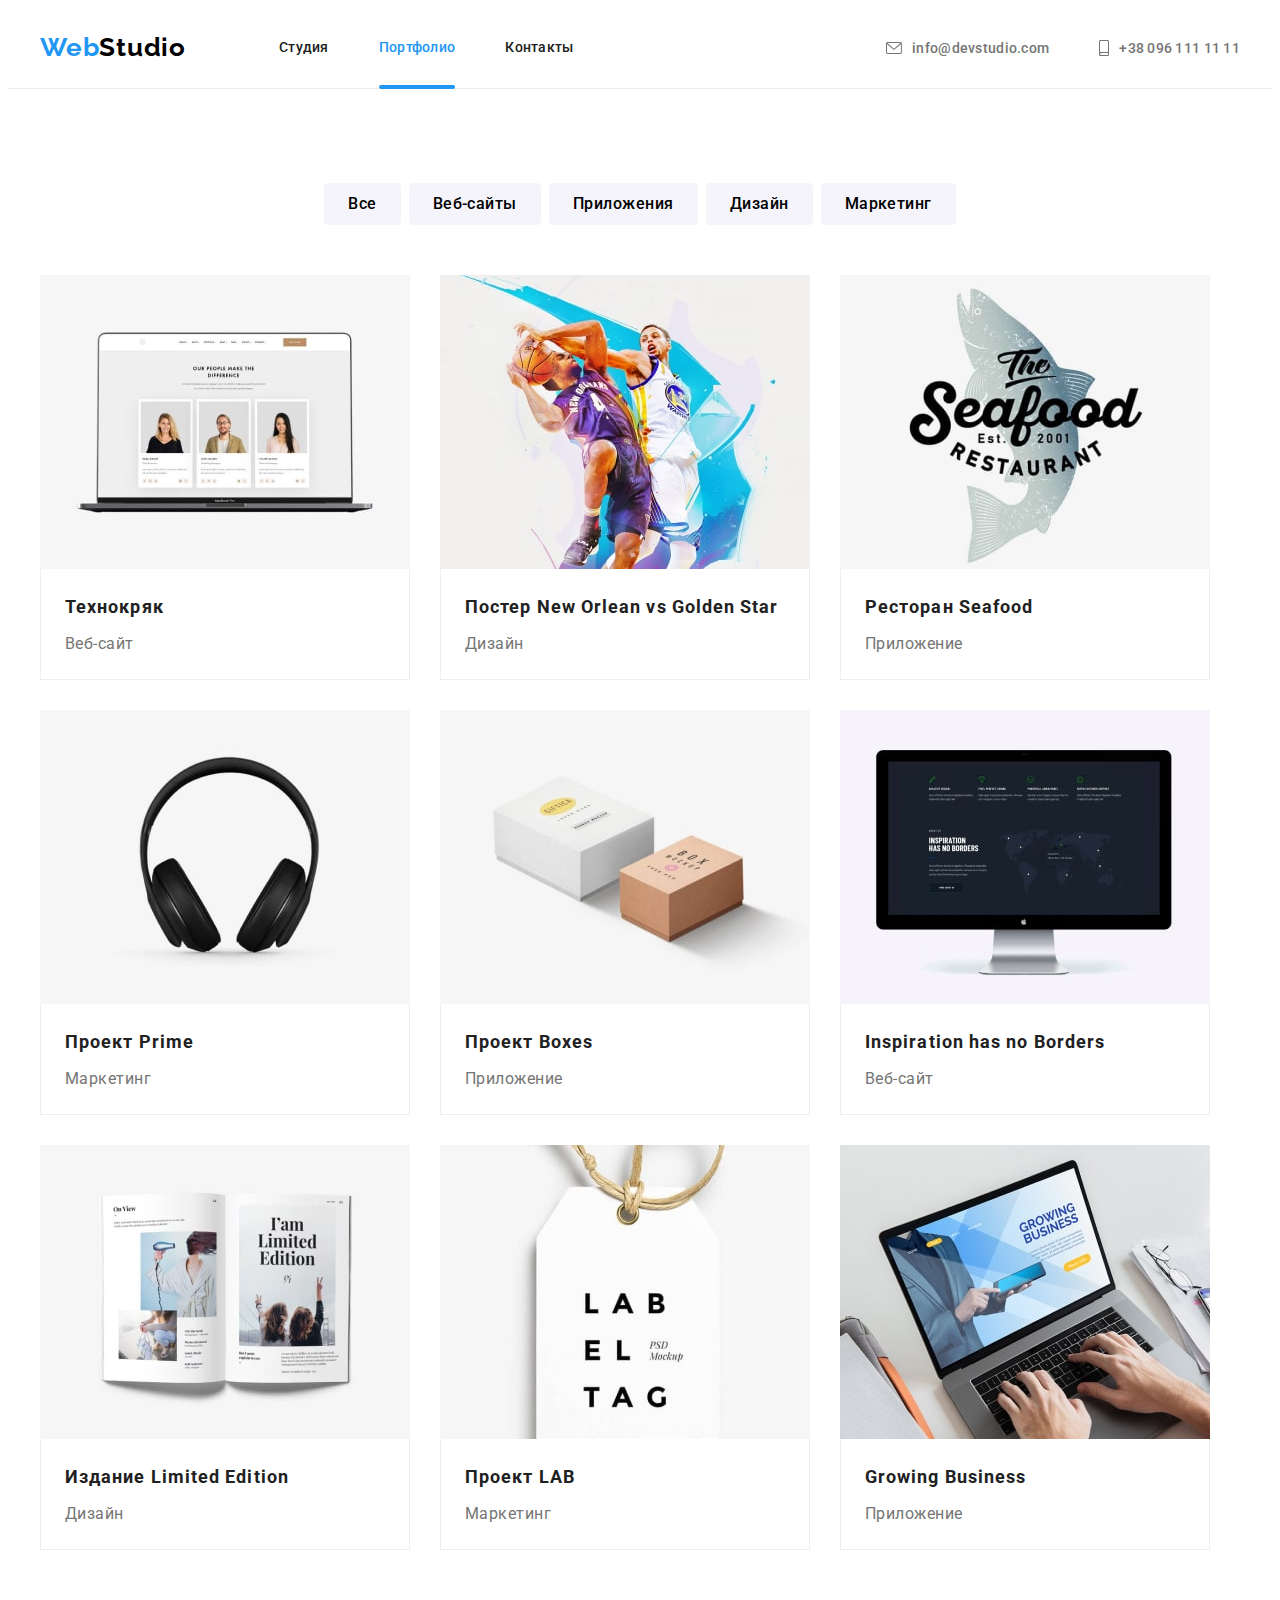
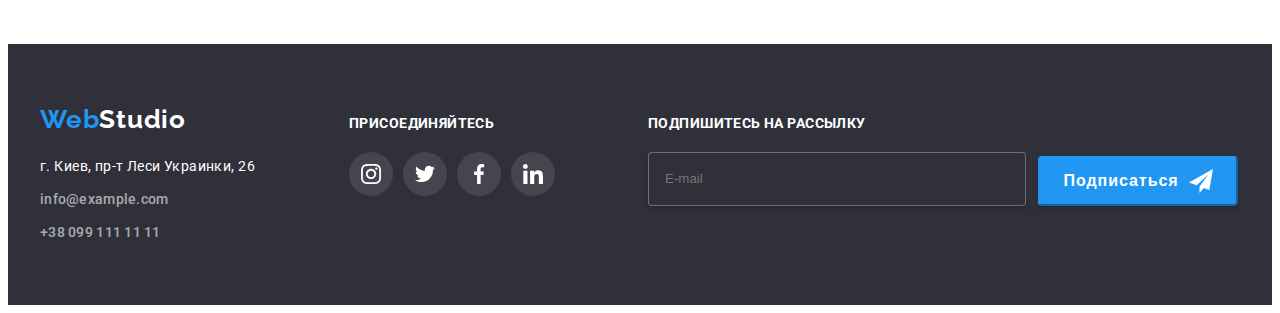
==== portfolio.html @ bdbcc47d "start" ====
<!DOCTYPE html>
<html lang="ru">
<head>
    <meta charset="UTF-8">
    <meta http-equiv="X-UA-Compatible" content="IE=edge">
    <meta name="viewport" content="width=device-width, initial-scale=1.0">
    <title>Portfolio</title>

    <link href="https://fonts.googleapis.com/css2?family=Raleway:wght@700&family=Roboto:wght@400;500;700;900&display=swap"
        rel="stylesheet">

    <link rel="stylesheet" href="https://cdnjs.cloudflare.com/ajax/libs/modern-normalize/1.1.0/modern-normalize.min.css"
                integrity="sha512-wpPYUAdjBVSE4KJnH1VR1HeZfpl1ub8YT/NKx4PuQ5NmX2tKuGu6U/JRp5y+Y8XG2tV+wKQpNHVUX03MfMFn9Q=="
                crossorigin="anonymous" referrerpolicy="no-referrer" />

    <link rel="stylesheet" href="./css/styles.css">
</head>
<body>
<!--site navigation-->
<header class="header">
    <div class="header-nav container">
        <nav class="header-navigation">
            <a class="logo link" href="./index.html"><span class="logo-fisrtpart">Web</span><span class="logo-secondpart">Studio</span> </a>
            <ul class="header-list list">
                <li class="header-item">
                    <a class="header-link link" href="index.html">Студия</a>
                </li>
                <li class="header-item">
                    <a class="header-link link active" href="portfolio.html">Портфолио</a>
                </li>
                <li class="header-item">
                    <a class="header-link link" href="">Контакты</a>
                </li>
            </ul>
        </nav>
        <!--contacts section-->
            <ul class="header-conacts list ">
                <li class="contacts-item">
                    <a class="contacts-link link" href="mailto:info@devstudio.com">
                        <svg class="contacts-icon" width="16" height="12">
                            <use href="./images/sprite.svg#icon-envelope"></use>
                        </svg>
                        info@devstudio.com
                    </a>
                </li>
                <li class="contacts-item">
                    <a class="contacts-link link" href="tel:+380961111111">
                        <svg class="contacts-icon" width="10" height="16">
                            <use href="./images/sprite.svg#icon-smartphone"></use>
                        </svg>
                        +38 096 111 11 11
                    </a>
                </li>
            </ul>
    </div>
    </header>
    <main>
        <!--section our projects-->
        <section class="projects section">
            <div class="container">
                <h1 class="projects-title visually-hidden">Портфолио</h1>
                <!--filters-->
                <ul class="filters-list list">
                    <li class="filters-item">
                        <button class="filters-button btn" type="button">Все</button>
                    </li>
                    <li class="filters-item">
                        <button class="filters-button btn" type="button">Веб-сайты</button>
                    </li>
                    <li class="filters-item">
                        <button class="filters-button btn" type="button">Приложения</button>
                    </li>
                    <li class="filters-item">
                        <button class="filters-button btn" type="button">Дизайн</button>
                    </li>
                    <li class="filters-item">
                        <button class="filters-button btn" type="button">Маркетинг</button>
                    </li>
                </ul>

                <!--our projects-->

                <ul class="projects-list list">
                    <li class="projects-item">
                        <a class="projects-link link" href="">
                            <div class="projects-thumb">
                                <img class="projects-img" src="./images/Portfolio/img.jpg" alt="site photo" width="370" height="294">
                                <p class="hidden-text">Технокряк это современная площадка распространения коронавируса. Компании используют эту платформу для цифрового
                                    шпионажа и атак на защищённые сервера конкурентов.</p>
                            </div>
                            <div class="img-content">
                                <h2 class="projects-discription">Технокряк</h2>
                                <p class="projects-text">Веб-сайт</p>
                            </div>
                        </a>
                    </li>
                    <li class="projects-item">
                        <a class="projects-link link" href="">
                                <div class="projects-thumb">
                                <img class="projects-img" src="./images/Portfolio/img1.jpg" alt="poster photo" width="370" height="294">
                            <p class="hidden-text">Lorem ipsum dolor sit amet consectetur adipisicing elit. Doloribus itaque cum maxime aliquid sint fugiat, autem reiciendis omnis non qui ut ipsum eaque tempora enim.</p>
                            </div>
                            <div class="img-content">
                                <h2 class="projects-discription">Постер New Orlean vs Golden Star</h2>
                                <p class="projects-text">Дизайн</p>
                            </div>
                        </a>
                    </li>
                    <li class="projects-item">
                        <a class="projects-link link" href="">
                                <div class="projects-thumb">
                                <img class="projects-img"  src="./images/Portfolio/img2.jpg" alt="app photo" width="370" height="294">
                            <p class="hidden-text">Lorem, ipsum dolor sit amet consectetur adipisicing elit. Repellendus sint, excepturi saepe porro neque nam ducimus doloremque quae debitis voluptate, laboriosam ea aliquid doloribus quis?</p>
                            </div>
                            <div class="img-content">
                                <h2 class="projects-discription">Ресторан Seafood</h2>
                                <p class="projects-text">Приложение</p> 
                            </div>
                        </a>
                    </li>
                    <li class="projects-item">
                        <a class="projects-link link" href="">
                            <div class="projects-thumb">
                                <img class="projects-img" src="./images/Portfolio/img3.jpg" alt="headphone photo" width="370" height="294">
                                <p class="hidden-text"> Lorem ipsum dolor sit amet consectetur adipisicing elit. Voluptatem laudantium laboriosam quidem adipisci tenetur pariatur! Natus neque velit sit accusamus nemo numquam repudiandae, facilis magnam.</p>
                            </div>
                            <div class="img-content">
                                <h2 class="projects-discription">Проект Prime</h2>
                                <p class="projects-text">Маркетинг</p>
                            </div>
                        </a>
                    </li>
                    <li class="projects-item">
                        <a class="projects-link link" href="">
                            <div class="projects-thumb">
                                <img class="projects-img" src="./images/Portfolio/img4.jpg" alt="boxes photo" width="370" height="294">
                                <p class="hidden-text">Lorem ipsum dolor sit amet, consectetur adipisicing elit. Quis veritatis similique atque nostrum ut corrupti aperiam vero sed, ipsam doloremque nihil esse perspiciatis expedita ullam.</p>
                            </div>
                            <div class="img-content">
                                <h2 class="projects-discription">Проект Boxes</h2>
                                <p class="projects-text">Приложение</p>
                            </div>
                        </a>
                    </li>
                    <li class="projects-item">
                        <a class="projects-link link" href="">
                            <div class="projects-thumb">
                                <img class="projects-img" src="./images/Portfolio/img5.jpg" alt="monitor photo" width="370" height="294">
                                <p class="hidden-text">Lorem ipsum dolor sit amet consectetur adipisicing elit. Ea consequuntur distinctio eaque quas dignissimos dolorum suscipit! Iure similique animi saepe ea nisi asperiores reprehenderit quam.</p>
                            </div>
                            <div class="img-content">
                                <h2 class="projects-discription">Inspiration has no Borders</h2>
                                <p class="projects-text">Веб-сайт</p>
                            </div>
                        </a>
                    </li>
                    <li class="projects-item">
                        <a class="projects-link link" href="">
                            <div class="projects-thumb">
                                <img class="projects-img" src="./images/Portfolio/img6.jpg" alt="Journal photo" width="370" height="294">
                                <p class="hidden-text">Lorem ipsum dolor sit amet, consectetur adipisicing elit. Et doloribus voluptas odit quos culpa, fuga dolorum beatae similique quia tempore hic praesentium tempora atque omnis?</p>
                            </div>
                            <div class="img-content">
                                <h2 class="projects-discription">Издание Limited Edition</h2>
                                <p class="projects-text">Дизайн</p>
                            </div>
                        </a>
                    </li>
                    <li class="projects-item">
                        <a class="projects-link link" href="">
                            <div class="projects-thumb">
                                <img class="projects-img" src="./images/Portfolio/img7.jpg" alt="badge photo" width="370" height="294">
                                <p class="hidden-text">Lorem ipsum dolor sit amet consectetur adipisicing elit. Provident necessitatibus, nesciunt laborum voluptate quisquam ipsam minus recusandae error quam perspiciatis! Et voluptatem unde nisi ea.</p>
                            </div>
                            <div class="img-content">
                                <h2 class="projects-discription">Проект LAB</h2>
                                <p class="projects-text">Маркетинг</p>
                            </div>
                        </a>
                    </li>
                    <li class="projects-item">
                        <a class="projects-link link" href="">
                            <div class="projects-thumb">
                                <img class="projects-img" src="./images/Portfolio/img8.jpg" alt="notebook photo" width="370" height="294">
                                <p class="hidden-text">Lorem ipsum dolor sit amet consectetur adipisicing elit. Officiis, in fugiat! Quaerat, officiis? Inventore officiis quasi voluptate minima quae quis aspernatur tenetur sed beatae iusto.</p>
                            </div>
                            <div class="img-content">
                                <h2 class="projects-discription">Growing Business</h2>
                                <p class="projects-text">Приложение</p>
                            </div>
                        </a>
                    </li>               
                </ul>
            </div>
            </section>        
        </main>
        <!--footercontact section-->
        
<footer class="footer">
    <div class="container">
        <div class="footer-colum1">
            <a class="logo logo-footer link" href="./index.html"><span class="logo-fisrtpart">Web</span><span
                    class="footer-logo-secondpart">Studio</span> </a>
            <address class="footer-address">
                <p class="address-text">г. Киев, пр-т Леси Украинки, 26 </p>
                <ul class="footer-list list">
                    <li class="footer-item">
                        <a class="footer-contacts-link link" href="info@example.com">info@example.com</a>
                    </li>
                    <li class="footer-item">
                        <a class="footer-contacts-link link" href="tel:+380991111111">+38 099 111 11 11</a>
                    </li>
                </ul>
            </address>
        </div>
        <!-- <section class="follow-us"> -->
        <div class="footer-colum2">
            <p class="follow-title">ПРИСОЕДИНЯЙТЕСЬ</p>
            <ul class="footer-social list">
                <li class="social-item-footer">
                    <a class="social-link link footer-socials" href="">
                        <svg class="social-icon footer-svg" width="20" height="20">
                            <use href="./images/sprite.svg#icon-instagram"></use>
                        </svg>
                    </a>
                </li>
                <li class="social-item-footer">
                    <a class="social-link link footer-socials" href="">
                        <svg class="social-icon footer-svg" width="20" height="20">
                            <use href="./images/sprite.svg#icon-twitter"></use>
                        </svg>
                    </a>
                </li>
                <li class="social-item-footer">
                    <a class="social-link link footer-socials" href="">
                        <svg class="social-icon footer-svg" width="20" height="20">
                            <use href="./images/sprite.svg#icon-facebook"></use>
                        </svg>
                    </a>
                </li>
                <li class="social-item-footer">
                    <a class="social-link link footer-socials" href="">
                        <svg class="social-icon footer-svg" width="20" height="20">
                            <use href="./images/sprite.svg#icon-linkedin"></use>
                        </svg>
                    </a>
                </li>
            </ul>
        </div>
        <!-- </section Subscribe> -->

        <form class="footer-form" name="signup_form" autocomplete="off">
            <label>
                <b class="subscribe-title">Подпишитесь на рассылку</b>
                <input class="footer-input" type="email" name="email" placeholder="E-mail">
            </label>
            <button class="footer-button btn" type="submit"> Подписаться
                <svg class="signup-icon" width="24" height="24">
                    <use href="./images/sprite.svg#icon-icon-send"></use>
                </svg>
            </button>
        </form>
    </div>
</footer>

</body>
</html>
---- css/styles.css ----
:root {
  --maine-title-color: #212121;
  --maine-text-color: #757575;
  --accent-color: #2196f3;
  --primary-white-color: #ffffff;
  --maine-background-color: #f5f4fa;
  --second-backgroud-color: #2f303a;
  --address-color: rgba(255, 255, 255, 0.6);
  --icon-color: #afb1b8;
  --animation-time: 250ms;
  --animation-timing-function: cubic-bezier(0.4, 0, 0.2, 1);
  --animation-delay: 0ms;
}

body {
  font-family: "Roboto", sans-serif;
  color: var(--maine-text-color);
  background-color: var(--primary-white-color);
}

.container {
  width: 1200px;
  margin-left: auto;
  margin-right: auto;
  padding-left: 15px;
  padding-right: 15px;
}

h1,
h2,
h3,
h4,
h5,
h6,
p {
  margin: 0px;
  padding: 0px;
}

ul {
  margin-top: 0;
  margin-bottom: 0;
  padding-left: 0;
}

img {
  display: block;
  max-width: 100%;
  height: auto;
}

.visually-hidden {
  position: absolute;
  width: 1px;
  height: 1px;
  margin: -1px;
  padding: 0;
  overflow: hidden;
  border: 0;
  clip: rect(0 0 0 0);
}

.section {
  padding-top: 94px;
  padding-bottom: 94px;
}

.link {
  text-decoration: none;
}

.list {
  list-style: none;
}

.btn {
  cursor: pointer;
}

/*------header------ */

.header {
  border-bottom: 1px solid #ececec;
}

.header-nav {
  display: flex;
  align-items: center;
}

/*--------Logo------*/

.logo {
  margin-right: 93px;

  font-family: "Raleway", sans-serif;
  font-style: normal;
  font-weight: 700;
  font-size: 26px;
  line-height: 1.2;
  letter-spacing: 0.03em;
}
.logo-fisrtpart {
  color: var(--accent-color);
}
.logo-secondpart {
  color: #000000;
}

.header-navigation {
  display: flex;
  align-items: center;

  font-weight: 500;
  font-size: 14px;
  line-height: 1.14;
  letter-spacing: 0.02em;
}

.header-list {
  display: flex;
}
.header-item:not(:last-child) {
  margin-right: 50px;
}

.header-link {
  display: block;
  padding-top: 32px;
  padding-bottom: 32px;
  color: var(--maine-title-color);

  transition-property: color;
  transition-duration: var(--animation-time);
  transition-timing-function: var(--animation-timing-function);
  transition-delay: var(--animation-delay);
}

.header-item {
  position: relative;
}

.header-link:hover,
.header-link:focus {
  color: var(--accent-color);
}

.active {
  color: var(--accent-color);
}

.active:after {
  content: "";
  position: absolute;
  height: 4px;
  width: 100%;
  bottom: -1px;
  right: 0px;

  background-color: var(--accent-color);
  border-radius: 2px;
}

.header-conacts {
  display: flex;
  margin-left: auto;
  align-items: center;
}

.contacts-item {
  justify-content: center;
  align-items: center;
}

.contacts-item:hover,
.contacts-item:focus {
  color: var(--accent-color);
}

.header-icon:hover,
.header-icon:focus {
  fill: var(--accent-color);
}

.contacts-item + .contacts-item {
  margin-left: 50px;
}

.contacts-link {
  display: flex;
  align-items: center;
  justify-content: center;

  font-weight: 500;
  font-size: 14px;
  line-height: 16px;
  letter-spacing: 0.02em;
  color: var(--maine-text-color);

  transition-property: color;
  transition-duration: var(--animation-time);
  transition-timing-function: var(--animation-timing-function);
  transition-delay: var(--animation-delay);
}

.contacts-icon {
  margin-right: 10px;
  fill: var(--maine-text-color);

  transition-property: fill;
  transition-duration: var(--animation-time);
  transition-timing-function: var(--animation-timing-function);
  transition-delay: var(--animation-delay);
}

.contacts-icon {
  justify-content: center;
  align-items: center;
}

.contacts-link:hover,
.contacts-link:focus {
  color: var(--accent-color);
}

.contacts-link:hover .contacts-icon,
.contacts-link:focus .contacts-icon {
  fill: var(--accent-color);
}

/*------hero------ */
.hero {
  display: flex;
  text-align: center;
  align-items: center;
  padding-top: 200px;
  padding-bottom: 200px;
  margin-left: auto;
  margin-right: auto;

  background-image: linear-gradient(
      rgba(47, 48, 58, 0.4),
      rgba(47, 48, 58, 0.4)
    ),
    url("../images/background/hero.jpg");
  background-repeat: no-repeat;
  background-position: 50% 50%;
  background-size: cover;
  max-width: 1600px;
}

/* .hero-container {
  background-image: url("./images/background/Img.jpg");
} */

.hero-title {
  margin: 0 auto 30px;
  max-width: 696px;

  font-weight: 900;
  font-size: 44px;
  line-height: 1.36;
  letter-spacing: 0.06em;
  text-transform: uppercase;
  color: var(--primary-white-color);
}

.hero-button {
  display: inline-block;
  border-radius: 4px;
  padding: 10px 32px;
  min-width: 200px;
  height: 50px;
  border-color: var(--accent-color);

  background-color: var(--accent-color);
  font-weight: 700;
  font-size: 16px;
  line-height: 1.87;
  letter-spacing: 0.06em;
  color: var(--primary-white-color);
  text-align: center;
  box-shadow: 0px 4px 4px rgba(0, 0, 0, 0.15);

  transition-property: background-color;
  transition-duration: var(--animation-time);
  transition-timing-function: var(--animation-timing-function);
  transition-delay: var(--animation-delay);
}

.hero-button:hover,
.hero-button:focus {
  background-color: #188ce8;
}

/*------features------ */
.features-list {
  display: flex;
}

.features-item + .features-item {
  margin-left: 30px;
}

.features-item {
  width: 270px;
}

.features-icons {
  display: flex;
  align-items: center;
  justify-content: center;
  margin-bottom: 30px;
  background-color: var(--maine-background-color);
  border-radius: 4px;
  width: 270px;
  height: 120px;
}

/* .features-icon {
  display: flex;
  margin-bottom: 55px;
  margin-left: 100px;
  justify-content: center;
} */

/* .features-icon {
  display: block;
} */

.features-description {
  margin-bottom: 10px;

  font-weight: 700;
  font-size: 14px;
  line-height: 1.14;
  letter-spacing: 0.03em;
  text-transform: uppercase;
  color: var(--maine-title-color);
}

.features-text {
  font-size: 14px;
  line-height: 1.71;
  letter-spacing: 0.03em;
}

/*------what we do------ */

.about {
  padding-bottom: 94px;
}

.about-title {
  margin-bottom: 50px;

  font-weight: 700;
  font-size: 36px;
  line-height: 1.17;
  text-align: center;
  letter-spacing: 0.03em;
  color: var(--maine-title-color);
}

.about-list {
  display: flex;
}

.about-item {
  position: relative;
}

.about-item:not(:last-child) {
  margin-right: 30px;
  min-width: 370px;
}

.about-discription {
  position: absolute;
  bottom: 0;
  left: 0;

  display: flex;
  align-items: center;
  justify-content: center;

  height: 70px;
  width: 100%;

  font-weight: 700;
  font-size: 14px;
  line-height: 1.14;
  letter-spacing: 0.03em;
  text-transform: uppercase;
  color: var(--primary-white-color);
  background-color: rgba(47, 48, 58, 0.8);
}

/* border: 1px solid #000000;
  box-sizing: border-box;
  box-shadow: 0px 4px 4px rgba(0, 0, 0, 0.25); */

/*------our team------ */

.team {
  background-color: var(--maine-background-color);
}

.team-title {
  margin-bottom: 50px;

  font-weight: 700;
  font-size: 36px;
  line-height: 1.17;
  text-align: center;
  letter-spacing: 0.03em;
  color: var(--maine-title-color);
}

.team-list {
  display: flex;

  font-size: 16px;
  line-height: 1.19;
  text-align: center;
  letter-spacing: 0.03em;
  color: var(--maine-title-color);
}

.team-item {
  max-width: 270px;
  background-color: var(--primary-white-color);
  border-radius: 0px 0px 4px 4px;
  box-shadow: 0px 1px 3px rgba(0, 0, 0, 0.12), 0px 1px 1px rgba(0, 0, 0, 0.14),
    0px 2px 1px rgba(0, 0, 0, 0.2);
}
.team-item:not(:last-child) {
  margin-right: 30px;
}

.team-description {
  padding: 30px;
}

.team-name {
  margin-bottom: 10px;

  font-size: 16px;
  font-weight: 500;
}

.team-text {
  margin-bottom: 16px;
  color: var(--maine-text-color);
}

.team-cocials {
  display: flex;
  justify-content: center;
}

.social-item:not(:last-child) {
  margin-right: 10px;
}

.social-link {
  display: flex;
  width: 44px;
  height: 44px;
  align-items: center;
  justify-content: center;
  border-radius: 50%;
  background-color: var(--primary-white-color);

  transition-property: background-color;
  transition-duration: var(--animation-time);
  transition-timing-function: var(--animation-timing-function);
  transition-delay: var(--animation-delay);
}

.social-icon {
  transition-property: fill;
  transition-duration: var(--animation-time);
  transition-timing-function: var(--animation-timing-function);
  transition-delay: var(--animation-delay);
}

.team-svg {
  fill: var(--icon-color);
}

.social-link:hover,
.social-link:focus {
  background-color: var(--accent-color);
}

/* .social-link:hover,
.social-link:focus, */
.social-link:hover .social-icon,
.social-link:focus .social-icon {
  fill: var(--primary-white-color);
  /* background-color: var(--accent-color); */
}

/*------our clients------ */

.clients-title {
  margin-bottom: 50px;

  font-weight: 700;
  font-size: 36px;
  line-height: 1.17;
  text-align: center;
  letter-spacing: 0.03em;
  color: var(--maine-title-color);
}

.clients-list {
  display: flex;
}

.clients-item:not(:first-child) {
  margin-left: 30px;
}

.clients-link {
  display: flex;
  width: 170px;
  height: 92px;
  justify-content: center;
  align-items: center;
  border: 1px solid #afb1b8;
  box-sizing: border-box;
  border-radius: 4px;

  transition-property: border-color;
  transition-duration: var(--animation-time);
  transition-timing-function: var(--animation-timing-function);
  transition-delay: var(--animation-delay);
}

.clients-icon {
  fill: var(--icon-color);

  transition-property: fill;
  transition-duration: var(--animation-time);
  transition-timing-function: var(--animation-timing-function);
  transition-delay: var(--animation-delay);
}

.clients-link:hover,
.clients-link:focus,
.clients-link:hover .clients-icon,
.clients-link:focus .clients-icon {
  fill: var(--accent-color);
  border-color: var(--accent-color);
}

/*------footer------ */

.footer {
  padding-top: 60px;
  padding-bottom: 60px;

  background-color: var(--second-backgroud-color);
}

.footer .container {
  display: flex;
  align-items: baseline;
}

.logo-footer {
  display: block;
  margin-bottom: 20px;
}

.footer-logo-secondpart {
  color: var(--primary-white-color);
}

.footer-address {
  font-style: normal;
  font-weight: 400;
  font-size: 14px;
  line-height: 1.71;
  letter-spacing: 0.03em;
}

.address-text {
  margin-bottom: 9px;

  color: var(--primary-white-color);
}

.footer-item:first-child {
  margin-bottom: 9px;
}

.footer-contacts-link {
  font-weight: 500;
  font-size: 14px;
  line-height: 16px;
  letter-spacing: 0.02em;
  color: var(--address-color);

  transition-property: color;
  transition-duration: var(--animation-time);
  transition-timing-function: var(--animation-timing-function);
  transition-delay: var(--animation-delay);
}
.footer-contacts-link:hover,
.footer-contacts-link:focus {
  color: var(--accent-color);
}

.footer-colum2 {
  margin-left: 70px;
  /* padding-top: 12px; */
}

.follow-us {
  margin-left: 70px;
}

.follow-title {
  margin-bottom: 20px;

  font-weight: 700;
  font-size: 14px;
  line-height: 1.14;
  letter-spacing: 0.03em;
  text-transform: uppercase;

  color: var(--primary-white-color);
}

.footer-social {
  display: flex;
}

.social-item-footer:not(:last-child) {
  margin-right: 10px;
}

.footer-socials {
  display: flex;
  width: 44px;
  height: 44px;
  align-items: center;
  justify-content: center;
  border-radius: 50%;
  background-color: rgba(255, 255, 255, 0.1);
}

.footer-svg {
  fill: var(--primary-white-color);

  transition-property: fill;
  transition-duration: var(--animation-time);
  transition-timing-function: var(--animation-timing-function);
  transition-delay: var(--animation-delay);
}

.social-link:hover,
.social-link:focus,
.social-link:hover .footer-svg,
.social-link:focus .footer-svg {
  fill: var(--primary-white-color);
}

/*------------------Subscribe--------------- */

.footer-form {
  display: flex;
  width: 570px;
  margin-left: 93px;
}

.subscribe-title {
  flex-direction: column;
  font-weight: 700;
  font-size: 14px;
  line-height: 1.14;
  letter-spacing: 0.03em;
  text-transform: uppercase;

  color: var(--primary-white-color);
}

.footer-input {
  width: 358px;
  height: 50px;
  margin-top: 20px;
  padding-left: 16px;

  color: var(--primary-white-color);

  border: 1px solid rgba(255, 255, 255, 0.3);
  border-radius: 4px;
  box-shadow: 0px 4px 4px rgba(0, 0, 0, 0.15);
  background-color: var(--second-backgroud-color);
  outline: transparent;
}

.footer-input input::placeholder {
  font-weight: 400;
  font-size: 16px;
  line-height: 1.25;
  display: flex;
  align-items: center;
  letter-spacing: 0.03em;
  color: rgba(255, 255, 255, 0.6);
}

.footer-button {
  display: flex;
  align-items: center;
  justify-content: center;
  margin-top: auto;
  margin-left: 12px;
  border-radius: 4px;
  min-width: 200px;
  height: 50px;
  border-color: var(--accent-color);

  background-color: var(--accent-color);
  font-weight: 700;
  font-size: 16px;
  line-height: 1.87;
  letter-spacing: 0.06em;
  color: var(--primary-white-color);
  text-align: center;
  box-shadow: 0px 4px 4px rgba(0, 0, 0, 0.15);

  transition-property: background-color;
  transition-duration: var(--animation-time);
  transition-timing-function: var(--animation-timing-function);
  transition-delay: var(--animation-delay);
}

.footer-button:hover,
.footer-button:focus {
  background-color: #188ce8;
}

.signup-icon {
  margin-left: 10px;
  fill: var(--primary-white-color);
}

/*------------------modal-window--------------- */

.backdrop {
  position: fixed;
  top: 0px;
  left: 0px;
  width: 100%;
  height: 100%;

  background-color: rgba(0, 0, 0, 0.2);
  box-shadow: 0px 4px 4px rgba(0, 0, 0, 0.25);

  transition: opacity 1000ms, visibility 1000ms;
}

.backdrop.is-hidden {
  opacity: 0;
  visibility: hidden;
  pointer-events: none;
}

.modal-window {
  position: absolute;
  top: 50%;
  left: 50%;
  transform: translate(-50%, -50%);
  width: 528px;
  height: 581px;

  background-color: var(--primary-white-color);
  box-shadow: 0px 1px 3px rgba(0, 0, 0, 0.12), 0px 1px 1px rgba(0, 0, 0, 0.14),
    0px 2px 1px rgba(0, 0, 0, 0.2);
  border-radius: 4px;
}

.modal-button {
  position: absolute;
  top: 8px;
  right: 8px;
  width: 30px;
  height: 30px;
  border-radius: 50%;
  background-color: var(--primary-white-color);
  border: 1px solid rgba(0, 0, 0, 0.1);
  cursor: pointer;
}

.modal-icon {
  transition-property: fill;
  transition-duration: var(--animation-time);
  transition-timing-function: var(--animation-timing-function);
  transition-delay: var(--animation-delay);
}

.modal-button:hover,
.modal-button:focus {
  fill: var(--accent-color);
}

.modal-icon:hover,
.modal-icon:focus {
  fill: var(--accent-color);
}

/*------------------modal-form--------------- */

.modal-form {
  display: flex;
  flex-direction: column;
  padding: 40px;
}

.modal-title {
  margin-bottom: 12px;

  font-weight: 700;
  font-size: 20px;
  line-height: 1.15;
  text-align: center;
  letter-spacing: 0.03em;

  color: var(--maine-title-color);
}

.form-label {
  display: flex;
  flex-direction: column;
}

.form-text {
  margin-bottom: 4px;
  font-size: 12px;
  line-height: 1.17;
  letter-spacing: 0.01em;

  color: var(--maine-text-color);
}

.form-label {
  cursor: pointer;
}

.form-label:not(:last-child) {
  margin-bottom: 10px;
}

.input-position {
  position: relative;
}

.form-input {
  padding-left: 42px;
  width: 100%;
  height: 40px;
  border: 1px solid rgba(33, 33, 33, 0.2);
  box-sizing: border-box;
  border-radius: 4px;
  cursor: pointer;
  outline: transparent;

  transition-property: border-color;
  transition-duration: var(--animation-time);
  transition-timing-function: var(--animation-timing-function);
  transition-delay: var(--animation-delay);
}

.input-position:focus-within {
  border-color: var(--accent-color);
}

.form-input:hover,
.form-input:focus {
  border-color: var(--accent-color);
}

.form-input:hover ~ .input-icon,
.form-input:focus ~ .input-icon {
  fill: var(--accent-color);
}

.input-icon {
  position: absolute;
  top: 50%;
  left: 012px;

  transform: translatey(-50%);

  transition-property: fill;
  transition-duration: var(--animation-time);
  transition-timing-function: var(--animation-timing-function);
  transition-delay: var(--animation-delay);
}

.form-comments {
  cursor: pointer;
}

.form-comment {
  margin-top: 4px;
  resize: none;
  margin-bottom: 20px;
  width: 100%;
  height: 120px;
  padding: 12px 16px;
  border: 1px solid rgba(33, 33, 33, 0.2);
  box-sizing: border-box;
  border-radius: 4px;
  cursor: pointer;
  outline: transparent;
  transition-property: border-color;
  transition-duration: var(--animation-time);
  transition-timing-function: var(--animation-timing-function);
  transition-delay: var(--animation-delay);
}

.form-comment:hover,
.form-comment:focus {
  border-color: var(--accent-color);
}

.form-comments textarea::placeholder {
  font-size: 14px;
  line-height: 1.14;
  letter-spacing: 0.01em;
  color: rgba(117, 117, 117, 0.5);
}

.form-checkbox {
  display: flex;
  align-items: center;
  justify-content: center;
  margin-bottom: 30px;
  cursor: pointer;
}

.checkbox-icon {
  margin-right: 7px;
  border: 2px solid #212121;
  border-radius: 2px;
  fill: transparent;

  transition-property: fill, background-color, border-color;
  transition-duration: var(--animation-time);
  transition-timing-function: var(--animation-timing-function);
  transition-delay: var(--animation-delay);
}

.checkbox-input {
  position: absolute;
  width: 1px;
  height: 1px;
  margin: -1px;
  padding: 0;
  overflow: hidden;
  border: 0;
  clip: rect(0 0 0 0);
}

.checkbox-input:checked + .checkbox-icon {
  background-color: var(--accent-color);
  fill: var(--primary-white-color);
  border-color: var(--accent-color);
}

.checkbox-text {
  text-align: center;

  font-size: 14px;
  line-height: 1.71;
  letter-spacing: 0.03em;
  color: var(--maine-text-color);
}

.form-link {
  text-decoration-line: underline;
  color: var(--accent-color);
}

.form-button {
  display: block;
  margin-left: auto;
  margin-right: auto;
  border-radius: 4px;
  padding: 10px 32px;
  width: 200px;
  height: 50px;
  border-color: var(--accent-color);

  background-color: var(--accent-color);
  font-weight: 700;
  font-size: 16px;
  line-height: 1.87;
  letter-spacing: 0.06em;
  color: var(--primary-white-color);
  text-align: center;
  box-shadow: 0px 4px 4px rgba(0, 0, 0, 0.15);

  transition-property: background-color;
  transition-duration: var(--animation-time);
  transition-timing-function: var(--animation-timing-function);
  transition-delay: var(--animation-delay);
}

.form-button:hover,
.form-button:focus {
  background-color: #188ce8;
}

/*------------------PORTFOLIO--------------- */

/*------filters------ */

.filters-list {
  display: flex;
  justify-content: center;
  margin-bottom: 50px;
}

.filters-item:not(:last-child) {
  margin-right: 8px;
}

.projects-title {
  color: var(--maine-title-color);
}

.filters-button {
  padding: 6px 22px;
  border-radius: 4px;
  border-color: transparent;

  font-family: Roboto;
  font-weight: 500;
  font-size: 16px;
  line-height: 1.62;
  letter-spacing: 0.03em;
  text-align: center;
  background-color: #f5f4fa;

  transition-property: color, background-color, box-shadow;
  transition-duration: var(--animation-time);
  transition-timing-function: var(--animation-timing-function);
  transition-delay: var(--animation-delay);
}

.filters-button:hover,
.filters-button:focus {
  color: var(--primary-white-color);
  background-color: var(--accent-color);
  box-shadow: 0px 3px 1px rgba(0, 0, 0, 0.1), 0px 1px 2px rgba(0, 0, 0, 0.08),
    0px 2px 2px rgba(0, 0, 0, 0.12);
}

/*------projects------ */

.projects-list {
  display: flex;
  flex-wrap: wrap;
  margin-top: -30px;
  margin-left: -30px;
  /* border: 1px solid #EEEEEE; */
}

.projects-item {
  display: block;
  flex-basis: calc((100% - 30px) / 3);
  margin-left: 30px;
  margin-top: 30px;
  box-sizing: border-box;
  max-width: 370px;
}

.projects-link {
  display: block;
  transition-property: box-shadow;
  transition-duration: 250ms;
  transition-timing-function: cubic-bezier(0.4, 0, 0.2, 1);
  transition-delay: 0ms;
}

.projects-link:hover,
.projects-link:focus {
  box-shadow: 0px 1px 1px rgba(0, 0, 0, 0.12), 0px 4px 4px rgba(0, 0, 0, 0.06),
    1px 4px 6px rgba(0, 0, 0, 0.16);
}

.projects-link:hover .hidden-text,
.projects-link:focus .hidden-text {
  transform: translatey(0%);
}

.projects-thumb {
  position: relative;
  overflow: hidden;
}

.hidden-text {
  position: absolute;
  width: 100%;
  height: 100%;
  bottom: 0;
  left: 0;
  overflow: auto;

  /* transform: translatey(100%);
  transition: transform 250ms cubic-bezier(0.4, 0, 0.2, 1); */

  transform: translatey(100%);
  transition: transform;
  transition-duration: var(--animation-time);
  transition-timing-function: var(--animation-timing-function);
  transition-delay: var(--animation-delay);

  display: flex;
  align-items: center;
  padding-left: 24px;
  padding-right: 24px;

  font-weight: 400;
  font-size: 18px;
  line-height: 1.56;
  letter-spacing: 0.03em;
  color: var(--primary-white-color);
  background-color: rgba(33, 150, 243, 0.9);
}

.img-content {
  padding: 20px 24px;
  border-right: 1px solid #eeeeee;
  border-bottom: 1px solid #eeeeee;
  border-left: 1px solid #eeeeee;
}

.projects-discription {
  margin-bottom: 4px;

  font-weight: 700;
  font-size: 18px;
  line-height: 2;
  letter-spacing: 0.06em;
  color: var(--maine-title-color);
}

.projects-text {
  font-size: 16px;
  line-height: 1.87;
  letter-spacing: 0.03em;
  color: var(--maine-text-color);
}
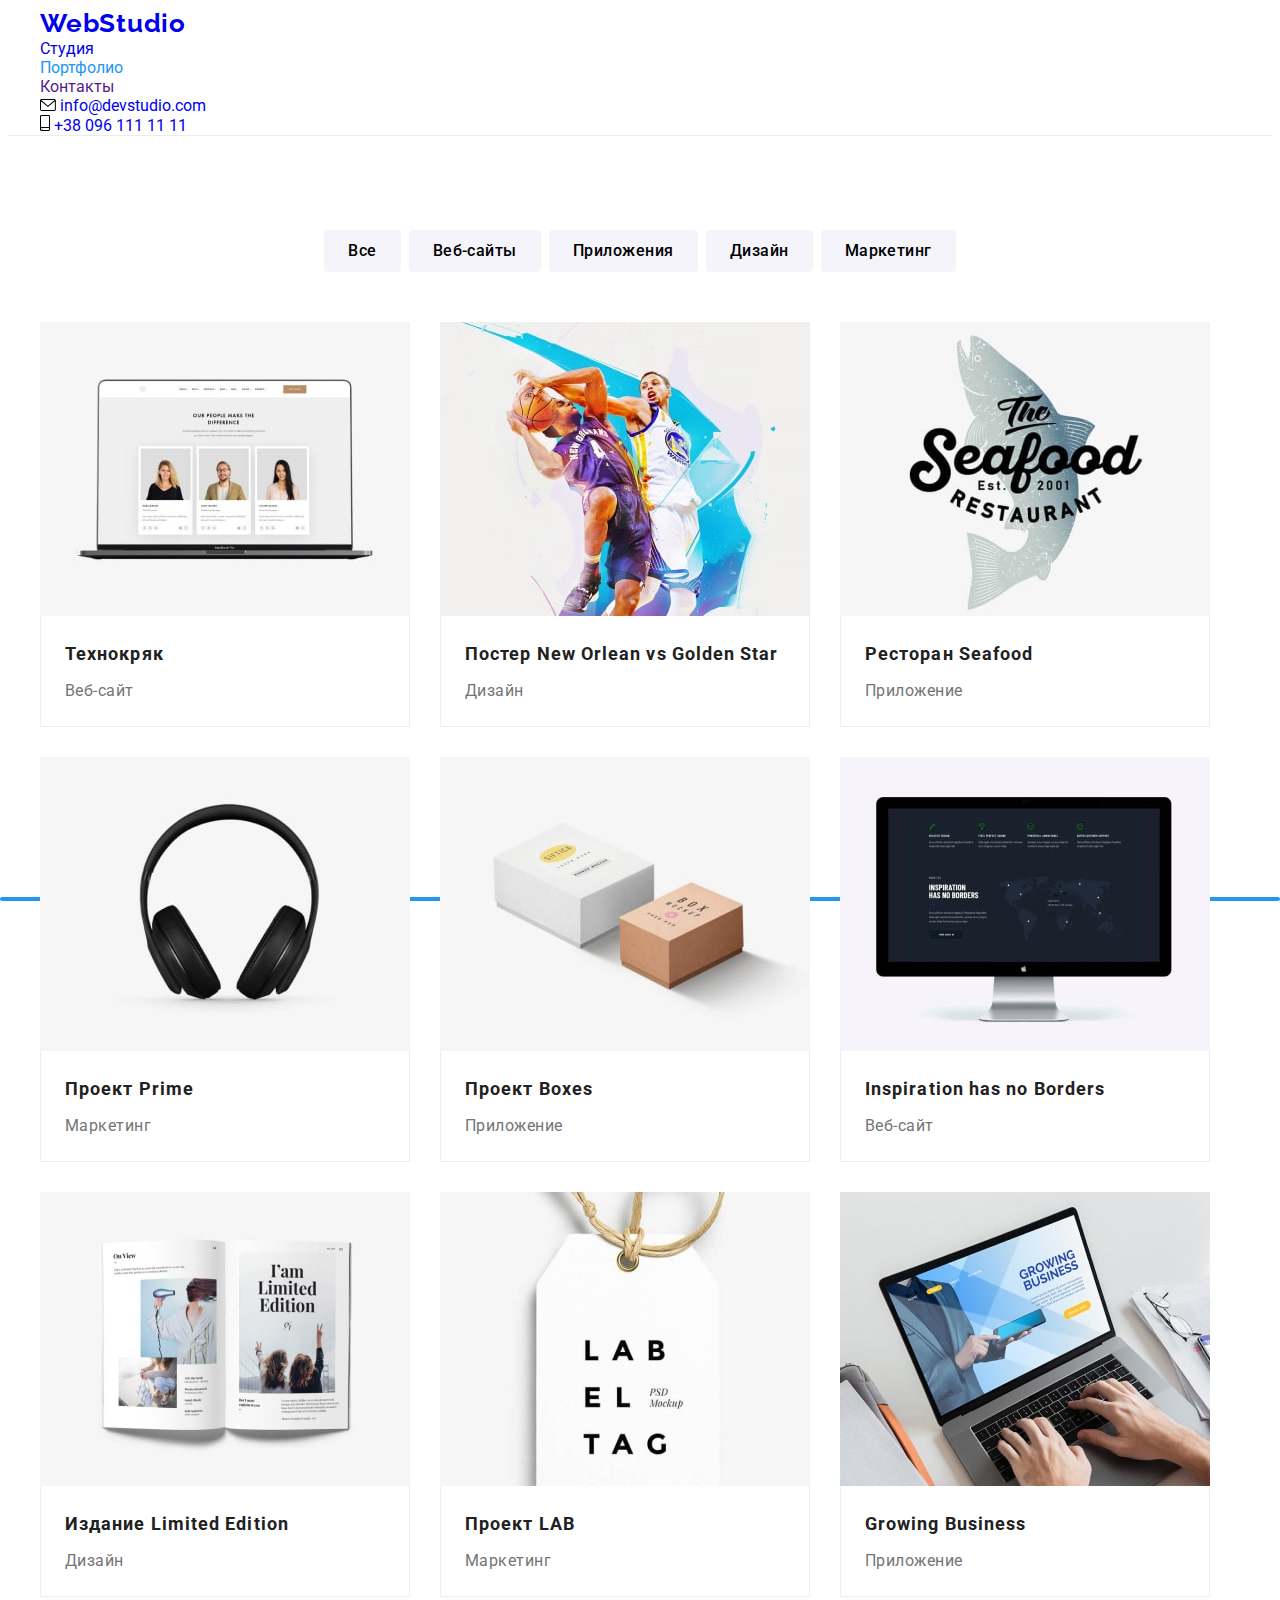
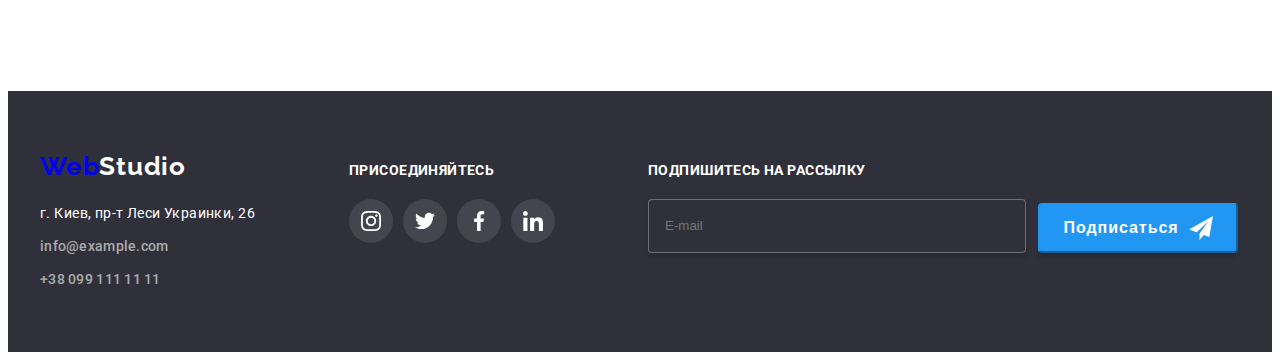
==== commit a75978c5: "little bit" ====
--- a/portfolio.html
+++ b/portfolio.html
@@ -26,7 +26,7 @@
                     <a class="header-link link" href="index.html">Студия</a>
                 </li>
                 <li class="header-item">
-                    <a class="header-link link active" href="portfolio.html">Портфолио</a>
+                    <a class="header-link link navigation__link--active" href="portfolio.html">Портфолио</a>
                 </li>
                 <li class="header-item">
                     <a class="header-link link" href="">Контакты</a>
--- a/css/styles.css
+++ b/css/styles.css
@@ -83,7 +83,7 @@
   border-bottom: 1px solid #ececec;
 }
 
-.header-nav {
+.header__container {
   display: flex;
   align-items: center;
 }
@@ -100,14 +100,14 @@
   line-height: 1.2;
   letter-spacing: 0.03em;
 }
-.logo-fisrtpart {
+.logo__fisrtpart {
   color: var(--accent-color);
 }
-.logo-secondpart {
+.logo__secondpart {
   color: #000000;
 }
 
-.header-navigation {
+.navigation {
   display: flex;
   align-items: center;
 
@@ -117,14 +117,14 @@
   letter-spacing: 0.02em;
 }
 
-.header-list {
-  display: flex;
-}
-.header-item:not(:last-child) {
+.navigation__list {
+  display: flex;
+}
+.navigation__item:not(:last-child) {
   margin-right: 50px;
 }
 
-.header-link {
+.navigation__link {
   display: block;
   padding-top: 32px;
   padding-bottom: 32px;
@@ -136,20 +136,20 @@
   transition-delay: var(--animation-delay);
 }
 
-.header-item {
+.navigation__item {
   position: relative;
 }
 
-.header-link:hover,
-.header-link:focus {
+.navigation__link:hover,
+.navigation__link:focus {
   color: var(--accent-color);
 }
 
-.active {
+.navigation__link--active {
   color: var(--accent-color);
 }
 
-.active:after {
+.navigation__link--active:after {
   content: "";
   position: absolute;
   height: 4px;
@@ -161,19 +161,19 @@
   border-radius: 2px;
 }
 
-.header-conacts {
+.conacts {
   display: flex;
   margin-left: auto;
   align-items: center;
 }
 
-.contacts-item {
-  justify-content: center;
-  align-items: center;
-}
-
-.contacts-item:hover,
-.contacts-item:focus {
+.contacts__item {
+  justify-content: center;
+  align-items: center;
+}
+
+.contacts__item:hover,
+.contacts__item:focus {
   color: var(--accent-color);
 }
 
@@ -182,11 +182,11 @@
   fill: var(--accent-color);
 }
 
-.contacts-item + .contacts-item {
+.contacts__item + .contacts__item {
   margin-left: 50px;
 }
 
-.contacts-link {
+.contacts__link {
   display: flex;
   align-items: center;
   justify-content: center;
@@ -203,7 +203,7 @@
   transition-delay: var(--animation-delay);
 }
 
-.contacts-icon {
+.contacts__icon {
   margin-right: 10px;
   fill: var(--maine-text-color);
 
@@ -213,18 +213,18 @@
   transition-delay: var(--animation-delay);
 }
 
-.contacts-icon {
-  justify-content: center;
-  align-items: center;
-}
-
-.contacts-link:hover,
-.contacts-link:focus {
+.contacts__icon {
+  justify-content: center;
+  align-items: center;
+}
+
+.contacts__link:hover,
+.contacts__link:focus {
   color: var(--accent-color);
 }
 
-.contacts-link:hover .contacts-icon,
-.contacts-link:focus .contacts-icon {
+.contacts__link:hover .contacts__icon,
+.contacts__link:focus .contacts__icon {
   fill: var(--accent-color);
 }
 
@@ -253,7 +253,7 @@
   background-image: url("./images/background/Img.jpg");
 } */
 
-.hero-title {
+.hero__title {
   margin: 0 auto 30px;
   max-width: 696px;
 
@@ -265,7 +265,7 @@
   color: var(--primary-white-color);
 }
 
-.hero-button {
+.hero__button {
   display: inline-block;
   border-radius: 4px;
   padding: 10px 32px;
@@ -288,25 +288,25 @@
   transition-delay: var(--animation-delay);
 }
 
-.hero-button:hover,
-.hero-button:focus {
+.hero__button:hover,
+.hero__button:focus {
   background-color: #188ce8;
 }
 
 /*------features------ */
-.features-list {
-  display: flex;
-}
-
-.features-item + .features-item {
+.features__list {
+  display: flex;
+}
+
+.features__item + .features__item {
   margin-left: 30px;
 }
 
-.features-item {
+.features__item {
   width: 270px;
 }
 
-.features-icons {
+.features__icons {
   display: flex;
   align-items: center;
   justify-content: center;
@@ -328,7 +328,7 @@
   display: block;
 } */
 
-.features-description {
+.features__description {
   margin-bottom: 10px;
 
   font-weight: 700;
@@ -339,7 +339,7 @@
   color: var(--maine-title-color);
 }
 
-.features-text {
+.features__text {
   font-size: 14px;
   line-height: 1.71;
   letter-spacing: 0.03em;
@@ -351,7 +351,7 @@
   padding-bottom: 94px;
 }
 
-.about-title {
+.about__title {
   margin-bottom: 50px;
 
   font-weight: 700;
@@ -362,20 +362,20 @@
   color: var(--maine-title-color);
 }
 
-.about-list {
-  display: flex;
-}
-
-.about-item {
+.about__list {
+  display: flex;
+}
+
+.about__item {
   position: relative;
 }
 
-.about-item:not(:last-child) {
+.about__item:not(:last-child) {
   margin-right: 30px;
   min-width: 370px;
 }
 
-.about-discription {
+.about__discription {
   position: absolute;
   bottom: 0;
   left: 0;
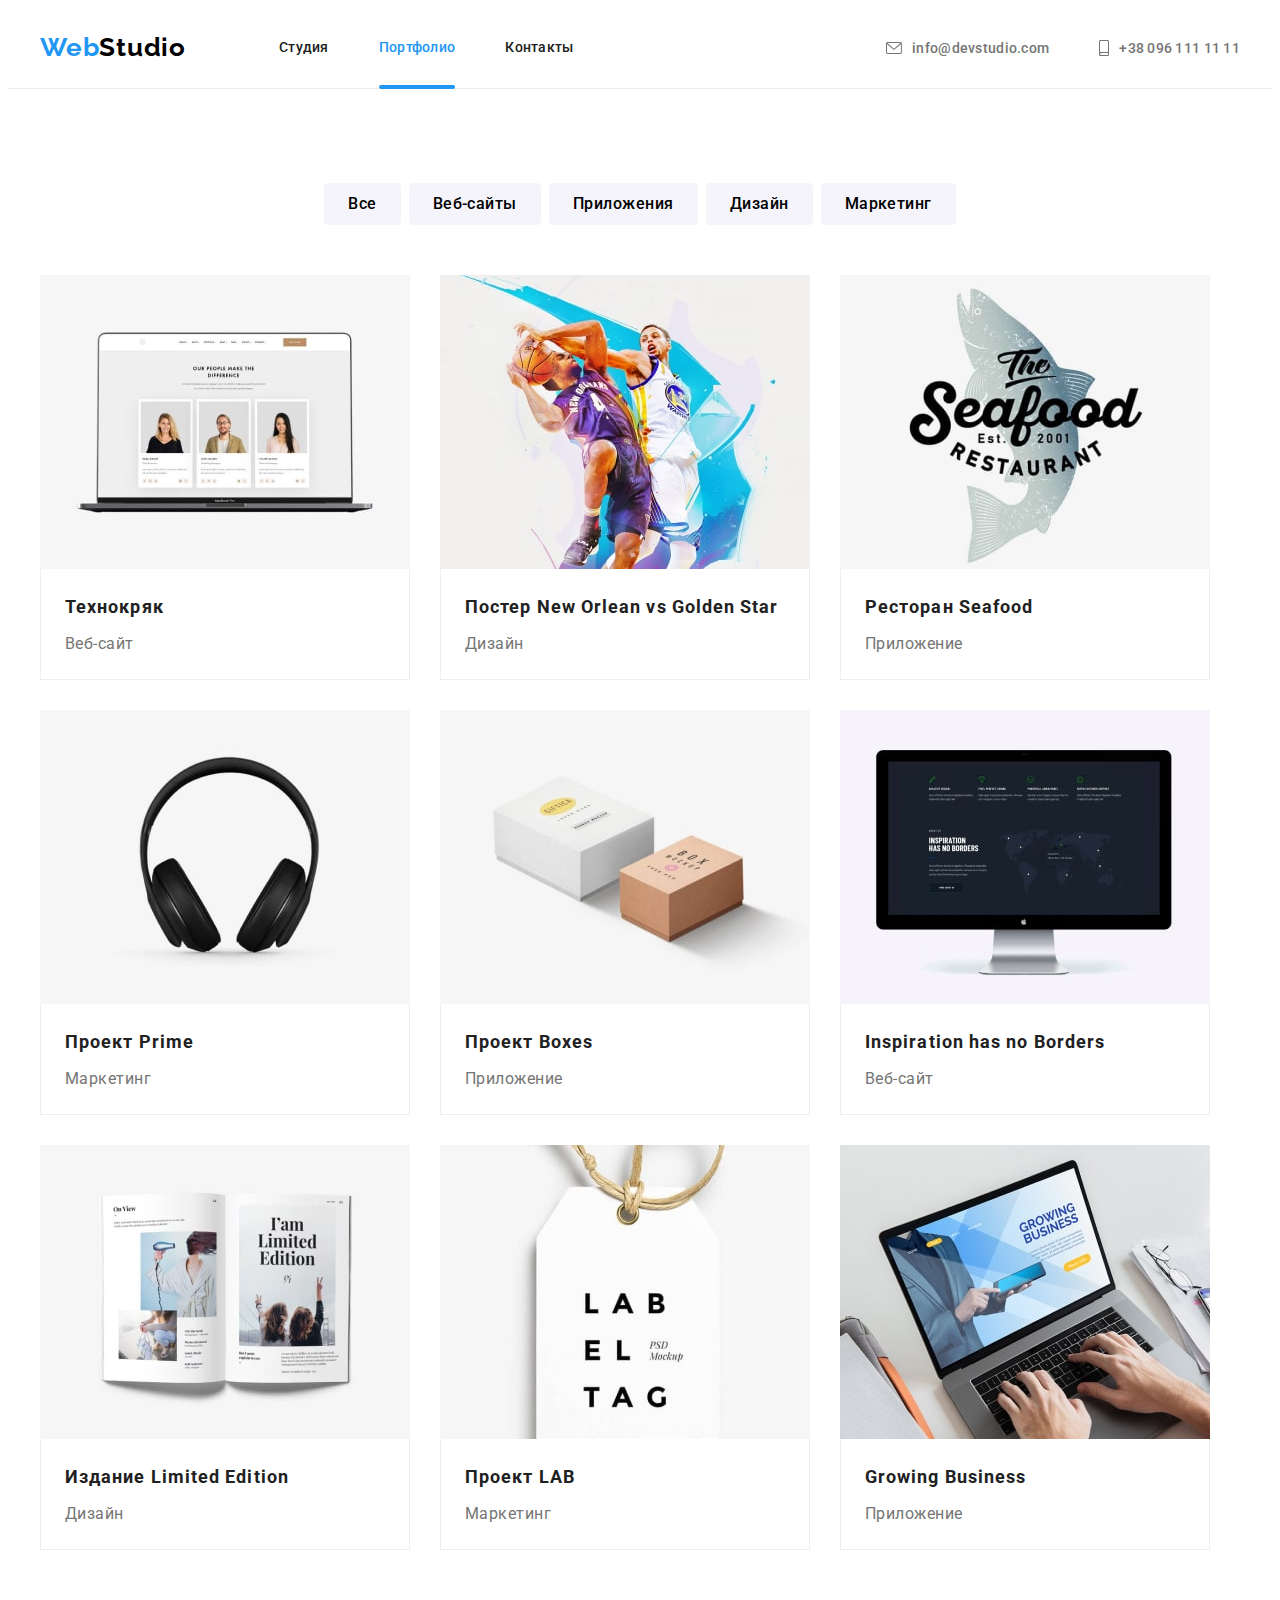
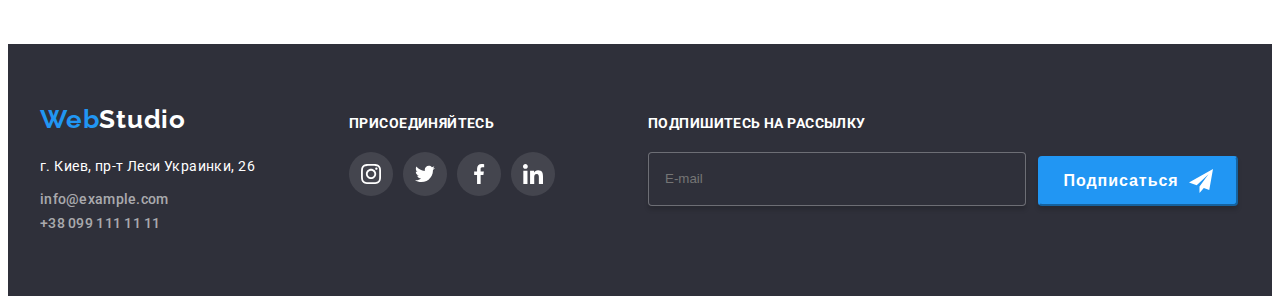
==== commit f1e14bd3: "BEM done" ====
--- a/portfolio.html
+++ b/portfolio.html
@@ -18,175 +18,177 @@
 <body>
 <!--site navigation-->
 <header class="header">
-    <div class="header-nav container">
-        <nav class="header-navigation">
-            <a class="logo link" href="./index.html"><span class="logo-fisrtpart">Web</span><span class="logo-secondpart">Studio</span> </a>
-            <ul class="header-list list">
-                <li class="header-item">
-                    <a class="header-link link" href="index.html">Студия</a>
+    <div class="header__container container ">
+        <nav class="navigation">
+            <a class="logo link" href="./index.html">
+                <span class="logo__fisrtpart">Web</span><span class="logo__secondpart">Studio</span></a>
+            <ul class="navigation__list list">
+                <li class="navigation__item">
+                    <a class="navigation__link link" href="index.html">Студия</a>
                 </li>
-                <li class="header-item">
-                    <a class="header-link link navigation__link--active" href="portfolio.html">Портфолио</a>
+                <li class="navigation__item">
+                    <a class="navigation__link link navigation__link--active" href="portfolio.html">Портфолио</a>
                 </li>
-                <li class="header-item">
-                    <a class="header-link link" href="">Контакты</a>
+                <li class="navigation__item">
+                    <a class="navigation__link link" href="">Контакты</a>
                 </li>
             </ul>
         </nav>
         <!--contacts section-->
-            <ul class="header-conacts list ">
-                <li class="contacts-item">
-                    <a class="contacts-link link" href="mailto:info@devstudio.com">
-                        <svg class="contacts-icon" width="16" height="12">
-                            <use href="./images/sprite.svg#icon-envelope"></use>
-                        </svg>
-                        info@devstudio.com
-                    </a>
-                </li>
-                <li class="contacts-item">
-                    <a class="contacts-link link" href="tel:+380961111111">
-                        <svg class="contacts-icon" width="10" height="16">
-                            <use href="./images/sprite.svg#icon-smartphone"></use>
-                        </svg>
-                        +38 096 111 11 11
-                    </a>
-                </li>
-            </ul>
+        <ul class="conacts list">
+            <li class="contacts__item">
+                <a class="contacts__link link" href="mailto:info@devstudio.com">
+                    <svg class="contacts__icon" width="16" height="12">
+                        <use href="./images/sprite.svg#icon-envelope"></use>
+                    </svg>
+                    info@devstudio.com
+                </a>
+            </li>
+            <li class="contacts__item">
+                <a class="contacts__link link" href="tel:+380961111111">
+                    <svg class="contacts__icon" width="10" height="16">
+                        <use href="./images/sprite.svg#icon-smartphone"></use>
+                    </svg>
+                    +38 096 111 11 11
+                </a>
+            </li>
+        </ul>
     </div>
-    </header>
+</header>
+
     <main>
         <!--section our projects-->
         <section class="projects section">
-            <div class="container">
-                <h1 class="projects-title visually-hidden">Портфолио</h1>
+            <div class="projects__container container">
+                <h1 class="projects__title visually-hidden">Портфолио</h1>
                 <!--filters-->
-                <ul class="filters-list list">
-                    <li class="filters-item">
-                        <button class="filters-button btn" type="button">Все</button>
-                    </li>
-                    <li class="filters-item">
-                        <button class="filters-button btn" type="button">Веб-сайты</button>
-                    </li>
-                    <li class="filters-item">
-                        <button class="filters-button btn" type="button">Приложения</button>
-                    </li>
-                    <li class="filters-item">
-                        <button class="filters-button btn" type="button">Дизайн</button>
-                    </li>
-                    <li class="filters-item">
-                        <button class="filters-button btn" type="button">Маркетинг</button>
+                <ul class="filters list">
+                    <li class="filters__item">
+                        <button class="filters__button btn" type="button">Все</button>
+                    </li>
+                    <li class="filters__item">
+                        <button class="filters__button btn" type="button">Веб-сайты</button>
+                    </li>
+                    <li class="filters__item">
+                        <button class="filters__button btn" type="button">Приложения</button>
+                    </li>
+                    <li class="filters__item">
+                        <button class="filters__button btn" type="button">Дизайн</button>
+                    </li>
+                    <li class="filters__item">
+                        <button class="filters__button btn" type="button">Маркетинг</button>
                     </li>
                 </ul>
 
                 <!--our projects-->
 
-                <ul class="projects-list list">
-                    <li class="projects-item">
-                        <a class="projects-link link" href="">
-                            <div class="projects-thumb">
-                                <img class="projects-img" src="./images/Portfolio/img.jpg" alt="site photo" width="370" height="294">
-                                <p class="hidden-text">Технокряк это современная площадка распространения коронавируса. Компании используют эту платформу для цифрового
+                <ul class="projects__list list">
+                    <li class="projects__item">
+                        <a class="projects__link link" href="">
+                            <div class="projects__thumb">
+                                <img class="projects__img" src="./images/Portfolio/img.jpg" alt="site photo" width="370" height="294">
+                                <p class="projects__hidden">Технокряк это современная площадка распространения коронавируса. Компании используют эту платформу для цифрового
                                     шпионажа и атак на защищённые сервера конкурентов.</p>
                             </div>
-                            <div class="img-content">
-                                <h2 class="projects-discription">Технокряк</h2>
-                                <p class="projects-text">Веб-сайт</p>
-                            </div>
-                        </a>
-                    </li>
-                    <li class="projects-item">
-                        <a class="projects-link link" href="">
-                                <div class="projects-thumb">
-                                <img class="projects-img" src="./images/Portfolio/img1.jpg" alt="poster photo" width="370" height="294">
-                            <p class="hidden-text">Lorem ipsum dolor sit amet consectetur adipisicing elit. Doloribus itaque cum maxime aliquid sint fugiat, autem reiciendis omnis non qui ut ipsum eaque tempora enim.</p>
-                            </div>
-                            <div class="img-content">
-                                <h2 class="projects-discription">Постер New Orlean vs Golden Star</h2>
-                                <p class="projects-text">Дизайн</p>
-                            </div>
-                        </a>
-                    </li>
-                    <li class="projects-item">
-                        <a class="projects-link link" href="">
-                                <div class="projects-thumb">
-                                <img class="projects-img"  src="./images/Portfolio/img2.jpg" alt="app photo" width="370" height="294">
-                            <p class="hidden-text">Lorem, ipsum dolor sit amet consectetur adipisicing elit. Repellendus sint, excepturi saepe porro neque nam ducimus doloremque quae debitis voluptate, laboriosam ea aliquid doloribus quis?</p>
-                            </div>
-                            <div class="img-content">
-                                <h2 class="projects-discription">Ресторан Seafood</h2>
-                                <p class="projects-text">Приложение</p> 
-                            </div>
-                        </a>
-                    </li>
-                    <li class="projects-item">
-                        <a class="projects-link link" href="">
-                            <div class="projects-thumb">
-                                <img class="projects-img" src="./images/Portfolio/img3.jpg" alt="headphone photo" width="370" height="294">
-                                <p class="hidden-text"> Lorem ipsum dolor sit amet consectetur adipisicing elit. Voluptatem laudantium laboriosam quidem adipisci tenetur pariatur! Natus neque velit sit accusamus nemo numquam repudiandae, facilis magnam.</p>
-                            </div>
-                            <div class="img-content">
-                                <h2 class="projects-discription">Проект Prime</h2>
-                                <p class="projects-text">Маркетинг</p>
-                            </div>
-                        </a>
-                    </li>
-                    <li class="projects-item">
-                        <a class="projects-link link" href="">
-                            <div class="projects-thumb">
-                                <img class="projects-img" src="./images/Portfolio/img4.jpg" alt="boxes photo" width="370" height="294">
-                                <p class="hidden-text">Lorem ipsum dolor sit amet, consectetur adipisicing elit. Quis veritatis similique atque nostrum ut corrupti aperiam vero sed, ipsam doloremque nihil esse perspiciatis expedita ullam.</p>
-                            </div>
-                            <div class="img-content">
-                                <h2 class="projects-discription">Проект Boxes</h2>
-                                <p class="projects-text">Приложение</p>
-                            </div>
-                        </a>
-                    </li>
-                    <li class="projects-item">
-                        <a class="projects-link link" href="">
-                            <div class="projects-thumb">
-                                <img class="projects-img" src="./images/Portfolio/img5.jpg" alt="monitor photo" width="370" height="294">
-                                <p class="hidden-text">Lorem ipsum dolor sit amet consectetur adipisicing elit. Ea consequuntur distinctio eaque quas dignissimos dolorum suscipit! Iure similique animi saepe ea nisi asperiores reprehenderit quam.</p>
-                            </div>
-                            <div class="img-content">
-                                <h2 class="projects-discription">Inspiration has no Borders</h2>
-                                <p class="projects-text">Веб-сайт</p>
-                            </div>
-                        </a>
-                    </li>
-                    <li class="projects-item">
-                        <a class="projects-link link" href="">
-                            <div class="projects-thumb">
-                                <img class="projects-img" src="./images/Portfolio/img6.jpg" alt="Journal photo" width="370" height="294">
-                                <p class="hidden-text">Lorem ipsum dolor sit amet, consectetur adipisicing elit. Et doloribus voluptas odit quos culpa, fuga dolorum beatae similique quia tempore hic praesentium tempora atque omnis?</p>
-                            </div>
-                            <div class="img-content">
-                                <h2 class="projects-discription">Издание Limited Edition</h2>
-                                <p class="projects-text">Дизайн</p>
-                            </div>
-                        </a>
-                    </li>
-                    <li class="projects-item">
-                        <a class="projects-link link" href="">
-                            <div class="projects-thumb">
-                                <img class="projects-img" src="./images/Portfolio/img7.jpg" alt="badge photo" width="370" height="294">
-                                <p class="hidden-text">Lorem ipsum dolor sit amet consectetur adipisicing elit. Provident necessitatibus, nesciunt laborum voluptate quisquam ipsam minus recusandae error quam perspiciatis! Et voluptatem unde nisi ea.</p>
-                            </div>
-                            <div class="img-content">
-                                <h2 class="projects-discription">Проект LAB</h2>
-                                <p class="projects-text">Маркетинг</p>
-                            </div>
-                        </a>
-                    </li>
-                    <li class="projects-item">
-                        <a class="projects-link link" href="">
-                            <div class="projects-thumb">
-                                <img class="projects-img" src="./images/Portfolio/img8.jpg" alt="notebook photo" width="370" height="294">
-                                <p class="hidden-text">Lorem ipsum dolor sit amet consectetur adipisicing elit. Officiis, in fugiat! Quaerat, officiis? Inventore officiis quasi voluptate minima quae quis aspernatur tenetur sed beatae iusto.</p>
-                            </div>
-                            <div class="img-content">
-                                <h2 class="projects-discription">Growing Business</h2>
-                                <p class="projects-text">Приложение</p>
+                            <div class="projects__content">
+                                <h2 class="projects__discription">Технокряк</h2>
+                                <p class="projects__text">Веб-сайт</p>
+                            </div>
+                        </a>
+                    </li>
+                    <li class="projects__item">
+                        <a class="projects__link link" href="">
+                            <div class="projects__thumb">
+                                <img class="projects__img" src="./images/Portfolio/img1.jpg" alt="poster photo" width="370" height="294">
+                                <p class="projects__hidden">Lorem ipsum dolor sit amet consectetur adipisicing elit. Doloribus itaque cum maxime aliquid sint fugiat, autem reiciendis omnis non qui ut ipsum eaque tempora enim.</p>
+                            </div>
+                            <div class="projects__content">
+                                <h2 class="projects__discription">Постер New Orlean vs Golden Star</h2>
+                                <p class="projects__text">Дизайн</p>
+                            </div>
+                        </a>
+                    </li>
+                    <li class="projects__item">
+                        <a class="projects__link link" href="">
+                            <div class="projects__thumb">
+                                <img class="projects__img"  src="./images/Portfolio/img2.jpg" alt="app photo" width="370" height="294">
+                                <p class="projects__hidden">Lorem, ipsum dolor sit amet consectetur adipisicing elit. Repellendus sint, excepturi saepe porro neque nam ducimus doloremque quae debitis voluptate, laboriosam ea aliquid doloribus quis?</p>
+                            </div>
+                            <div class="projects__content">
+                                <h2 class="projects__discription">Ресторан Seafood</h2>
+                                <p class="projects__text">Приложение</p> 
+                            </div>
+                        </a>
+                    </li>
+                    <li class="projects__item">
+                        <a class="projects__link lprojects__hidden">
+                            <div class="projects__thumb">
+                                <img class="projects__img" src="./images/Portfolio/img3.jpg" alt="headphone photo" width="370" height="294">
+                                <p class="projects__hidden"> Lorem ipsum dolor sit amet consectetur adipisicing elit. Voluptatem laudantium laboriosam quidem adipisci tenetur pariatur! Natus neque velit sit accusamus nemo numquam repudiandae, facilis magnam.</p>
+                            </div>
+                            <div class="projects__content">
+                                <h2 class="projects__discription">Проект Prime</h2>
+                                <p class="projects__text">Маркетинг</p>
+                            </div>
+                        </a>
+                    </li>
+                    <li class="projects__item">
+                        <a class="projects__link link" href="">
+                            <div class="projects__thumb">
+                                <img class="projects__img" src="./images/Portfolio/img4.jpg" alt="boxes photo" width="370" height="294">
+                                <p class="projects__hidden">Lorem ipsum dolor sit amet, consectetur adipisicing elit. Quis veritatis similique atque nostrum ut corrupti aperiam vero sed, ipsam doloremque nihil esse perspiciatis expedita ullam.</p>
+                            </div>
+                            <div class="projects__content">
+                                <h2 class="projects__discription">Проект Boxes</h2>
+                                <p class="projects__text">Приложение</p>
+                            </div>
+                        </a>
+                    </li>
+                    <li class="projects__item">
+                        <a class="projects__link link" href="">
+                            <div class="projects__thumb">
+                                <img class="projects__img" src="./images/Portfolio/img5.jpg" alt="monitor photo" width="370" height="294">
+                                <p class="projects__hidden">Lorem ipsum dolor sit amet consectetur adipisicing elit. Ea consequuntur distinctio eaque quas dignissimos dolorum suscipit! Iure similique animi saepe ea nisi asperiores reprehenderit quam.</p>
+                            </div>
+                            <div class="projects__content">
+                                <h2 class="projects__discription">Inspiration has no Borders</h2>
+                                <p class="projects__text">Веб-сайт</p>
+                            </div>
+                        </a>
+                    </li>
+                    <li class="projects__item">
+                        <a class="projects__link link" href="">
+                            <div class="projects__thumb">
+                                <img class="projects__img" src="./images/Portfolio/img6.jpg" alt="Journal photo" width="370" height="294">
+                                <p class="projects__hidden">Lorem ipsum dolor sit amet, consectetur adipisicing elit. Et doloribus voluptas odit quos culpa, fuga dolorum beatae similique quia tempore hic praesentium tempora atque omnis?</p>
+                            </div>
+                            <div class="projects__content">
+                                <h2 class="projects__discription">Издание Limited Edition</h2>
+                                <p class="projects__text">Дизайн</p>
+                            </div>
+                        </a>
+                    </li>
+                    <li class="projects__item">
+                        <a class="projects__link link" href="">
+                            <div class="projects__thumb">
+                                <img class="projects__img" src="./images/Portfolio/img7.jpg" alt="badge photo" width="370" height="294">
+                                <p class="projects__hidden">Lorem ipsum dolor sit amet consectetur adipisicing elit. Provident necessitatibus, nesciunt laborum voluptate quisquam ipsam minus recusandae error quam perspiciatis! Et voluptatem unde nisi ea.</p>
+                            </div>
+                            <div class="projects__content">
+                                <h2 class="projects__discription">Проект LAB</h2>
+                                <p class="projects__text">Маркетинг</p>
+                            </div>
+                        </a>
+                    </li>
+                    <li class="projects__item">
+                        <a class="projects__link link" href="">
+                            <div class="projects__thumb">
+                                <img class="projects__img" src="./images/Portfolio/img8.jpg" alt="notebook photo" width="370" height="294">
+                                <p class="projects__hidden">Lorem ipsum dolor sit amet consectetur adipisicing elit. Officiis, in fugiat! Quaerat, officiis? Inventore officiis quasi voluptate minima quae quis aspernatur tenetur sed beatae iusto.</p>
+                            </div>
+                            <div class="projects__content">
+                                <h2 class="projects__discription">Growing Business</h2>
+                                <p class="projects__text">Приложение</p>
                             </div>
                         </a>
                     </li>               
@@ -194,74 +196,76 @@
             </div>
             </section>        
         </main>
-        <!--footercontact section-->
+
+        <!-- footer section -->
         
-<footer class="footer">
-    <div class="container">
-        <div class="footer-colum1">
-            <a class="logo logo-footer link" href="./index.html"><span class="logo-fisrtpart">Web</span><span
-                    class="footer-logo-secondpart">Studio</span> </a>
-            <address class="footer-address">
-                <p class="address-text">г. Киев, пр-т Леси Украинки, 26 </p>
-                <ul class="footer-list list">
-                    <li class="footer-item">
-                        <a class="footer-contacts-link link" href="info@example.com">info@example.com</a>
-                    </li>
-                    <li class="footer-item">
-                        <a class="footer-contacts-link link" href="tel:+380991111111">+38 099 111 11 11</a>
-                    </li>
-                </ul>
-            </address>
-        </div>
-        <!-- <section class="follow-us"> -->
-        <div class="footer-colum2">
-            <p class="follow-title">ПРИСОЕДИНЯЙТЕСЬ</p>
-            <ul class="footer-social list">
-                <li class="social-item-footer">
-                    <a class="social-link link footer-socials" href="">
-                        <svg class="social-icon footer-svg" width="20" height="20">
-                            <use href="./images/sprite.svg#icon-instagram"></use>
+        <footer class="footer">
+            <div class="footer__container container">
+                <div class="footer__left">
+                    <a class="logo footer__logo link" href="./index.html">
+                        <span class="logo__fisrtpart">Web</span><span class="logo__secondpart--change">Studio</span>
+                    </a>
+                    <address class="address">
+                        <p class="address__text">г. Киев, пр-т Леси Украинки, 26 </p>
+                        <ul class="address__list list">
+                            <li class="address__item">
+                                <a class="address__link link" href="info@example.com">info@example.com</a>
+                            </li>
+                            <li class="address__item">
+                                <a class="address__link link" href="tel:+380991111111">+38 099 111 11 11</a>
+                            </li>
+                        </ul>
+                    </address>
+                </div>
+                <!-- <section class="follow-us"> -->
+                <div class="follow">
+                    <p class="follow__title">ПРИСОЕДИНЯЙТЕСЬ</p>
+                    <ul class="socials follow__socials list">
+                        <li class="socials__item">
+                            <a class="social__link link social__link--gray-background" href="">
+                                <svg class="social__icon social__icon--white-theme" width="20" height="20">
+                                    <use href="./images/sprite.svg#icon-instagram"></use>
+                                </svg>
+                            </a>
+                        </li>
+                        <li class="socials__item">
+                            <a class="social__link link social__link--gray-background" href="">
+                                <svg class="social__icon social__icon--white-theme" width="20" height="20">
+                                    <use href="./images/sprite.svg#icon-twitter"></use>
+                                </svg>
+                            </a>
+                        </li>
+                        <li class="socials__item">
+                            <a class="social__link link social__link--gray-background" href="">
+                                <svg class="social-icon social__icon--white-theme" width="20" height="20">
+                                    <use href="./images/sprite.svg#icon-facebook"></use>
+                                </svg>
+                            </a>
+                        </li>
+                        <li class="socials__item">
+                            <a class="social__link link social__link--gray-background" href="">
+                                <svg class="social__icon social__icon--white-theme" width="20" height="20">
+                                    <use href="./images/sprite.svg#icon-linkedin"></use>
+                                </svg>
+                            </a>
+                        </li>
+                    </ul>
+                </div>
+                <!-- </section Subscribe> -->
+        
+                <form class="subscribe" name="signup_form" autocomplete="off">
+                    <label class="subscribe__lable">
+                        <b class="subscribe__title">Подпишитесь на рассылку</b>
+                        <input class="subscribe__input" type="email" name="email" placeholder="E-mail">
+                    </label>
+                    <button class="subscribe__button btn" type="submit"> Подписаться
+                        <svg class="subscribe__icon" width="24" height="24">
+                            <use href="./images/sprite.svg#icon-icon-send"></use>
                         </svg>
-                    </a>
-                </li>
-                <li class="social-item-footer">
-                    <a class="social-link link footer-socials" href="">
-                        <svg class="social-icon footer-svg" width="20" height="20">
-                            <use href="./images/sprite.svg#icon-twitter"></use>
-                        </svg>
-                    </a>
-                </li>
-                <li class="social-item-footer">
-                    <a class="social-link link footer-socials" href="">
-                        <svg class="social-icon footer-svg" width="20" height="20">
-                            <use href="./images/sprite.svg#icon-facebook"></use>
-                        </svg>
-                    </a>
-                </li>
-                <li class="social-item-footer">
-                    <a class="social-link link footer-socials" href="">
-                        <svg class="social-icon footer-svg" width="20" height="20">
-                            <use href="./images/sprite.svg#icon-linkedin"></use>
-                        </svg>
-                    </a>
-                </li>
-            </ul>
-        </div>
-        <!-- </section Subscribe> -->
-
-        <form class="footer-form" name="signup_form" autocomplete="off">
-            <label>
-                <b class="subscribe-title">Подпишитесь на рассылку</b>
-                <input class="footer-input" type="email" name="email" placeholder="E-mail">
-            </label>
-            <button class="footer-button btn" type="submit"> Подписаться
-                <svg class="signup-icon" width="24" height="24">
-                    <use href="./images/sprite.svg#icon-icon-send"></use>
-                </svg>
-            </button>
-        </form>
-    </div>
-</footer>
+                    </button>
+                </form>
+            </div>
+        </footer>
 
 </body>
 </html>
--- a/css/styles.css
+++ b/css/styles.css
@@ -317,17 +317,6 @@
   height: 120px;
 }
 
-/* .features-icon {
-  display: flex;
-  margin-bottom: 55px;
-  margin-left: 100px;
-  justify-content: center;
-} */
-
-/* .features-icon {
-  display: block;
-} */
-
 .features__description {
   margin-bottom: 10px;
 
@@ -406,7 +395,7 @@
   background-color: var(--maine-background-color);
 }
 
-.team-title {
+.team__title {
   margin-bottom: 50px;
 
   font-weight: 700;
@@ -417,7 +406,7 @@
   color: var(--maine-title-color);
 }
 
-.team-list {
+.team__list {
   display: flex;
 
   font-size: 16px;
@@ -427,43 +416,43 @@
   color: var(--maine-title-color);
 }
 
-.team-item {
+.worker {
   max-width: 270px;
   background-color: var(--primary-white-color);
   border-radius: 0px 0px 4px 4px;
   box-shadow: 0px 1px 3px rgba(0, 0, 0, 0.12), 0px 1px 1px rgba(0, 0, 0, 0.14),
     0px 2px 1px rgba(0, 0, 0, 0.2);
 }
-.team-item:not(:last-child) {
+.worker:not(:last-child) {
   margin-right: 30px;
 }
 
-.team-description {
+.worker__description {
   padding: 30px;
 }
 
-.team-name {
+.worker__name {
   margin-bottom: 10px;
 
   font-size: 16px;
   font-weight: 500;
 }
 
-.team-text {
+.worker__text {
   margin-bottom: 16px;
   color: var(--maine-text-color);
 }
 
-.team-cocials {
+.worker__socials {
   display: flex;
   justify-content: center;
 }
 
-.social-item:not(:last-child) {
+.social__item:not(:last-child) {
   margin-right: 10px;
 }
 
-.social-link {
+.social__link {
   display: flex;
   width: 44px;
   height: 44px;
@@ -478,33 +467,33 @@
   transition-delay: var(--animation-delay);
 }
 
-.social-icon {
-  transition-property: fill;
-  transition-duration: var(--animation-time);
-  transition-timing-function: var(--animation-timing-function);
-  transition-delay: var(--animation-delay);
-}
-
-.team-svg {
-  fill: var(--icon-color);
-}
-
-.social-link:hover,
-.social-link:focus {
+.social__link:hover,
+.social__link:focus {
   background-color: var(--accent-color);
 }
 
 /* .social-link:hover,
 .social-link:focus, */
-.social-link:hover .social-icon,
-.social-link:focus .social-icon {
+.social__link:hover .social__icon,
+.social__link:focus .social__icon {
   fill: var(--primary-white-color);
   /* background-color: var(--accent-color); */
 }
 
+.social__icon {
+  transition-property: fill;
+  transition-duration: var(--animation-time);
+  transition-timing-function: var(--animation-timing-function);
+  transition-delay: var(--animation-delay);
+}
+
+.social__icon--fill {
+  fill: var(--icon-color);
+}
+
 /*------our clients------ */
 
-.clients-title {
+.clients__title {
   margin-bottom: 50px;
 
   font-weight: 700;
@@ -515,15 +504,15 @@
   color: var(--maine-title-color);
 }
 
-.clients-list {
-  display: flex;
-}
-
-.clients-item:not(:first-child) {
+.clients__list {
+  display: flex;
+}
+
+.customer:not(:first-child) {
   margin-left: 30px;
 }
 
-.clients-link {
+.customer__link {
   display: flex;
   width: 170px;
   height: 92px;
@@ -539,7 +528,7 @@
   transition-delay: var(--animation-delay);
 }
 
-.clients-icon {
+.customer__icon {
   fill: var(--icon-color);
 
   transition-property: fill;
@@ -548,10 +537,10 @@
   transition-delay: var(--animation-delay);
 }
 
-.clients-link:hover,
-.clients-link:focus,
-.clients-link:hover .clients-icon,
-.clients-link:focus .clients-icon {
+.customer__link:hover,
+.customer__link:focus,
+.customer__link:hover .customer__icon,
+.customer__link:focus .customer__icon {
   fill: var(--accent-color);
   border-color: var(--accent-color);
 }
@@ -565,21 +554,21 @@
   background-color: var(--second-backgroud-color);
 }
 
-.footer .container {
+.footer__container {
   display: flex;
   align-items: baseline;
 }
 
-.logo-footer {
+.footer__logo {
   display: block;
   margin-bottom: 20px;
 }
 
-.footer-logo-secondpart {
+.logo__secondpart--change {
   color: var(--primary-white-color);
 }
 
-.footer-address {
+.address {
   font-style: normal;
   font-weight: 400;
   font-size: 14px;
@@ -587,17 +576,17 @@
   letter-spacing: 0.03em;
 }
 
-.address-text {
+.address__text {
   margin-bottom: 9px;
 
   color: var(--primary-white-color);
 }
 
-.footer-item:first-child {
+.footer__item:first-child {
   margin-bottom: 9px;
 }
 
-.footer-contacts-link {
+.address__link {
   font-weight: 500;
   font-size: 14px;
   line-height: 16px;
@@ -609,21 +598,18 @@
   transition-timing-function: var(--animation-timing-function);
   transition-delay: var(--animation-delay);
 }
-.footer-contacts-link:hover,
-.footer-contacts-link:focus {
+.address__link:hover,
+.address__link:focus {
   color: var(--accent-color);
 }
 
-.footer-colum2 {
+/* ----follow------ */
+
+.follow {
   margin-left: 70px;
-  /* padding-top: 12px; */
-}
-
-.follow-us {
-  margin-left: 70px;
-}
-
-.follow-title {
+}
+
+.follow__title {
   margin-bottom: 20px;
 
   font-weight: 700;
@@ -635,15 +621,15 @@
   color: var(--primary-white-color);
 }
 
-.footer-social {
-  display: flex;
-}
-
-.social-item-footer:not(:last-child) {
+.follow__socials {
+  display: flex;
+}
+
+.socials__item:not(:last-child) {
   margin-right: 10px;
 }
 
-.footer-socials {
+.social__link--gray-background {
   display: flex;
   width: 44px;
   height: 44px;
@@ -653,7 +639,7 @@
   background-color: rgba(255, 255, 255, 0.1);
 }
 
-.footer-svg {
+.social__icon--white-theme {
   fill: var(--primary-white-color);
 
   transition-property: fill;
@@ -662,22 +648,22 @@
   transition-delay: var(--animation-delay);
 }
 
-.social-link:hover,
-.social-link:focus,
-.social-link:hover .footer-svg,
-.social-link:focus .footer-svg {
+.social__link:hover,
+.social__link:focus,
+.social__link:hover .footer-svg,
+.social__link:focus .footer-svg {
   fill: var(--primary-white-color);
 }
 
 /*------------------Subscribe--------------- */
 
-.footer-form {
+.subscribe {
   display: flex;
   width: 570px;
   margin-left: 93px;
 }
 
-.subscribe-title {
+.subscribe__title {
   flex-direction: column;
   font-weight: 700;
   font-size: 14px;
@@ -688,7 +674,7 @@
   color: var(--primary-white-color);
 }
 
-.footer-input {
+.subscribe__input {
   width: 358px;
   height: 50px;
   margin-top: 20px;
@@ -703,7 +689,7 @@
   outline: transparent;
 }
 
-.footer-input input::placeholder {
+.subscribe__input input::placeholder {
   font-weight: 400;
   font-size: 16px;
   line-height: 1.25;
@@ -713,7 +699,7 @@
   color: rgba(255, 255, 255, 0.6);
 }
 
-.footer-button {
+.subscribe__button {
   display: flex;
   align-items: center;
   justify-content: center;
@@ -739,12 +725,12 @@
   transition-delay: var(--animation-delay);
 }
 
-.footer-button:hover,
-.footer-button:focus {
+.subscribe__button:hover,
+.subscribe__button:focus {
   background-color: #188ce8;
 }
 
-.signup-icon {
+.subscribe__icon {
   margin-left: 10px;
   fill: var(--primary-white-color);
 }
@@ -770,7 +756,7 @@
   pointer-events: none;
 }
 
-.modal-window {
+.modal {
   position: absolute;
   top: 50%;
   left: 50%;
@@ -784,7 +770,7 @@
   border-radius: 4px;
 }
 
-.modal-button {
+.modal__button {
   position: absolute;
   top: 8px;
   right: 8px;
@@ -796,32 +782,32 @@
   cursor: pointer;
 }
 
-.modal-icon {
+.modal__icon {
   transition-property: fill;
   transition-duration: var(--animation-time);
   transition-timing-function: var(--animation-timing-function);
   transition-delay: var(--animation-delay);
 }
 
-.modal-button:hover,
-.modal-button:focus {
+.modal__button:hover,
+.modal__button:focus {
   fill: var(--accent-color);
 }
 
-.modal-icon:hover,
-.modal-icon:focus {
+.modal__icon:hover,
+.modal__icon:focus {
   fill: var(--accent-color);
 }
 
 /*------------------modal-form--------------- */
 
-.modal-form {
+.form {
   display: flex;
   flex-direction: column;
   padding: 40px;
 }
 
-.modal-title {
+.form__title {
   margin-bottom: 12px;
 
   font-weight: 700;
@@ -833,12 +819,12 @@
   color: var(--maine-title-color);
 }
 
-.form-label {
+.form__label {
   display: flex;
   flex-direction: column;
 }
 
-.form-text {
+.form__text {
   margin-bottom: 4px;
   font-size: 12px;
   line-height: 1.17;
@@ -847,19 +833,19 @@
   color: var(--maine-text-color);
 }
 
-.form-label {
+.form__label {
   cursor: pointer;
 }
 
-.form-label:not(:last-child) {
+.form__label:not(:last-child) {
   margin-bottom: 10px;
 }
 
-.input-position {
+.form__item {
   position: relative;
 }
 
-.form-input {
+.form__input {
   padding-left: 42px;
   width: 100%;
   height: 40px;
@@ -875,21 +861,21 @@
   transition-delay: var(--animation-delay);
 }
 
-.input-position:focus-within {
+.form__item:focus-within {
   border-color: var(--accent-color);
 }
 
-.form-input:hover,
-.form-input:focus {
+.form__input:hover,
+.form__input:focus {
   border-color: var(--accent-color);
 }
 
-.form-input:hover ~ .input-icon,
-.form-input:focus ~ .input-icon {
+.form__input:hover ~ .form__icon,
+.form__input:focus ~ .form__icon {
   fill: var(--accent-color);
 }
 
-.input-icon {
+.form__icon {
   position: absolute;
   top: 50%;
   left: 012px;
@@ -902,11 +888,11 @@
   transition-delay: var(--animation-delay);
 }
 
-.form-comments {
+.form__comments {
   cursor: pointer;
 }
 
-.form-comment {
+.form__comment {
   margin-top: 4px;
   resize: none;
   margin-bottom: 20px;
@@ -924,19 +910,19 @@
   transition-delay: var(--animation-delay);
 }
 
-.form-comment:hover,
-.form-comment:focus {
+.form__comment:hover,
+.form__comment:focus {
   border-color: var(--accent-color);
 }
 
-.form-comments textarea::placeholder {
+.form__comments textarea::placeholder {
   font-size: 14px;
   line-height: 1.14;
   letter-spacing: 0.01em;
   color: rgba(117, 117, 117, 0.5);
 }
 
-.form-checkbox {
+.checkbox {
   display: flex;
   align-items: center;
   justify-content: center;
@@ -944,7 +930,7 @@
   cursor: pointer;
 }
 
-.checkbox-icon {
+.checkbox__icon {
   margin-right: 7px;
   border: 2px solid #212121;
   border-radius: 2px;
@@ -956,7 +942,7 @@
   transition-delay: var(--animation-delay);
 }
 
-.checkbox-input {
+.checkbox__input {
   position: absolute;
   width: 1px;
   height: 1px;
@@ -967,13 +953,13 @@
   clip: rect(0 0 0 0);
 }
 
-.checkbox-input:checked + .checkbox-icon {
+.checkbox__input:checked + .checkbox__icon {
   background-color: var(--accent-color);
   fill: var(--primary-white-color);
   border-color: var(--accent-color);
 }
 
-.checkbox-text {
+.checkbox__text {
   text-align: center;
 
   font-size: 14px;
@@ -982,12 +968,12 @@
   color: var(--maine-text-color);
 }
 
-.form-link {
+.form__link {
   text-decoration-line: underline;
   color: var(--accent-color);
 }
 
-.form-button {
+.form__button {
   display: block;
   margin-left: auto;
   margin-right: auto;
@@ -1012,8 +998,8 @@
   transition-delay: var(--animation-delay);
 }
 
-.form-button:hover,
-.form-button:focus {
+.form__button:hover,
+.form__button:focus {
   background-color: #188ce8;
 }
 
@@ -1021,21 +1007,21 @@
 
 /*------filters------ */
 
-.filters-list {
+.filters {
   display: flex;
   justify-content: center;
   margin-bottom: 50px;
 }
 
-.filters-item:not(:last-child) {
+.filters__item:not(:last-child) {
   margin-right: 8px;
 }
 
-.projects-title {
+.projects__title {
   color: var(--maine-title-color);
 }
 
-.filters-button {
+.filters__button {
   padding: 6px 22px;
   border-radius: 4px;
   border-color: transparent;
@@ -1054,8 +1040,8 @@
   transition-delay: var(--animation-delay);
 }
 
-.filters-button:hover,
-.filters-button:focus {
+.filters__button:hover,
+.filters__button:focus {
   color: var(--primary-white-color);
   background-color: var(--accent-color);
   box-shadow: 0px 3px 1px rgba(0, 0, 0, 0.1), 0px 1px 2px rgba(0, 0, 0, 0.08),
@@ -1064,7 +1050,7 @@
 
 /*------projects------ */
 
-.projects-list {
+.projects__list {
   display: flex;
   flex-wrap: wrap;
   margin-top: -30px;
@@ -1072,7 +1058,7 @@
   /* border: 1px solid #EEEEEE; */
 }
 
-.projects-item {
+.projects__item {
   display: block;
   flex-basis: calc((100% - 30px) / 3);
   margin-left: 30px;
@@ -1081,7 +1067,7 @@
   max-width: 370px;
 }
 
-.projects-link {
+.projects__link {
   display: block;
   transition-property: box-shadow;
   transition-duration: 250ms;
@@ -1089,23 +1075,23 @@
   transition-delay: 0ms;
 }
 
-.projects-link:hover,
-.projects-link:focus {
+.projects__link:hover,
+.projects__link:focus {
   box-shadow: 0px 1px 1px rgba(0, 0, 0, 0.12), 0px 4px 4px rgba(0, 0, 0, 0.06),
     1px 4px 6px rgba(0, 0, 0, 0.16);
 }
 
-.projects-link:hover .hidden-text,
-.projects-link:focus .hidden-text {
+.projects__link:hover .projects__hidden,
+.projects__link:focus .projects__hidden {
   transform: translatey(0%);
 }
 
-.projects-thumb {
+.projects__thumb {
   position: relative;
   overflow: hidden;
 }
 
-.hidden-text {
+.projects__hidden {
   position: absolute;
   width: 100%;
   height: 100%;
@@ -1135,14 +1121,14 @@
   background-color: rgba(33, 150, 243, 0.9);
 }
 
-.img-content {
+.projects__content {
   padding: 20px 24px;
   border-right: 1px solid #eeeeee;
   border-bottom: 1px solid #eeeeee;
   border-left: 1px solid #eeeeee;
 }
 
-.projects-discription {
+.projects__discription {
   margin-bottom: 4px;
 
   font-weight: 700;
@@ -1152,7 +1138,7 @@
   color: var(--maine-title-color);
 }
 
-.projects-text {
+.projects__text {
   font-size: 16px;
   line-height: 1.87;
   letter-spacing: 0.03em;
